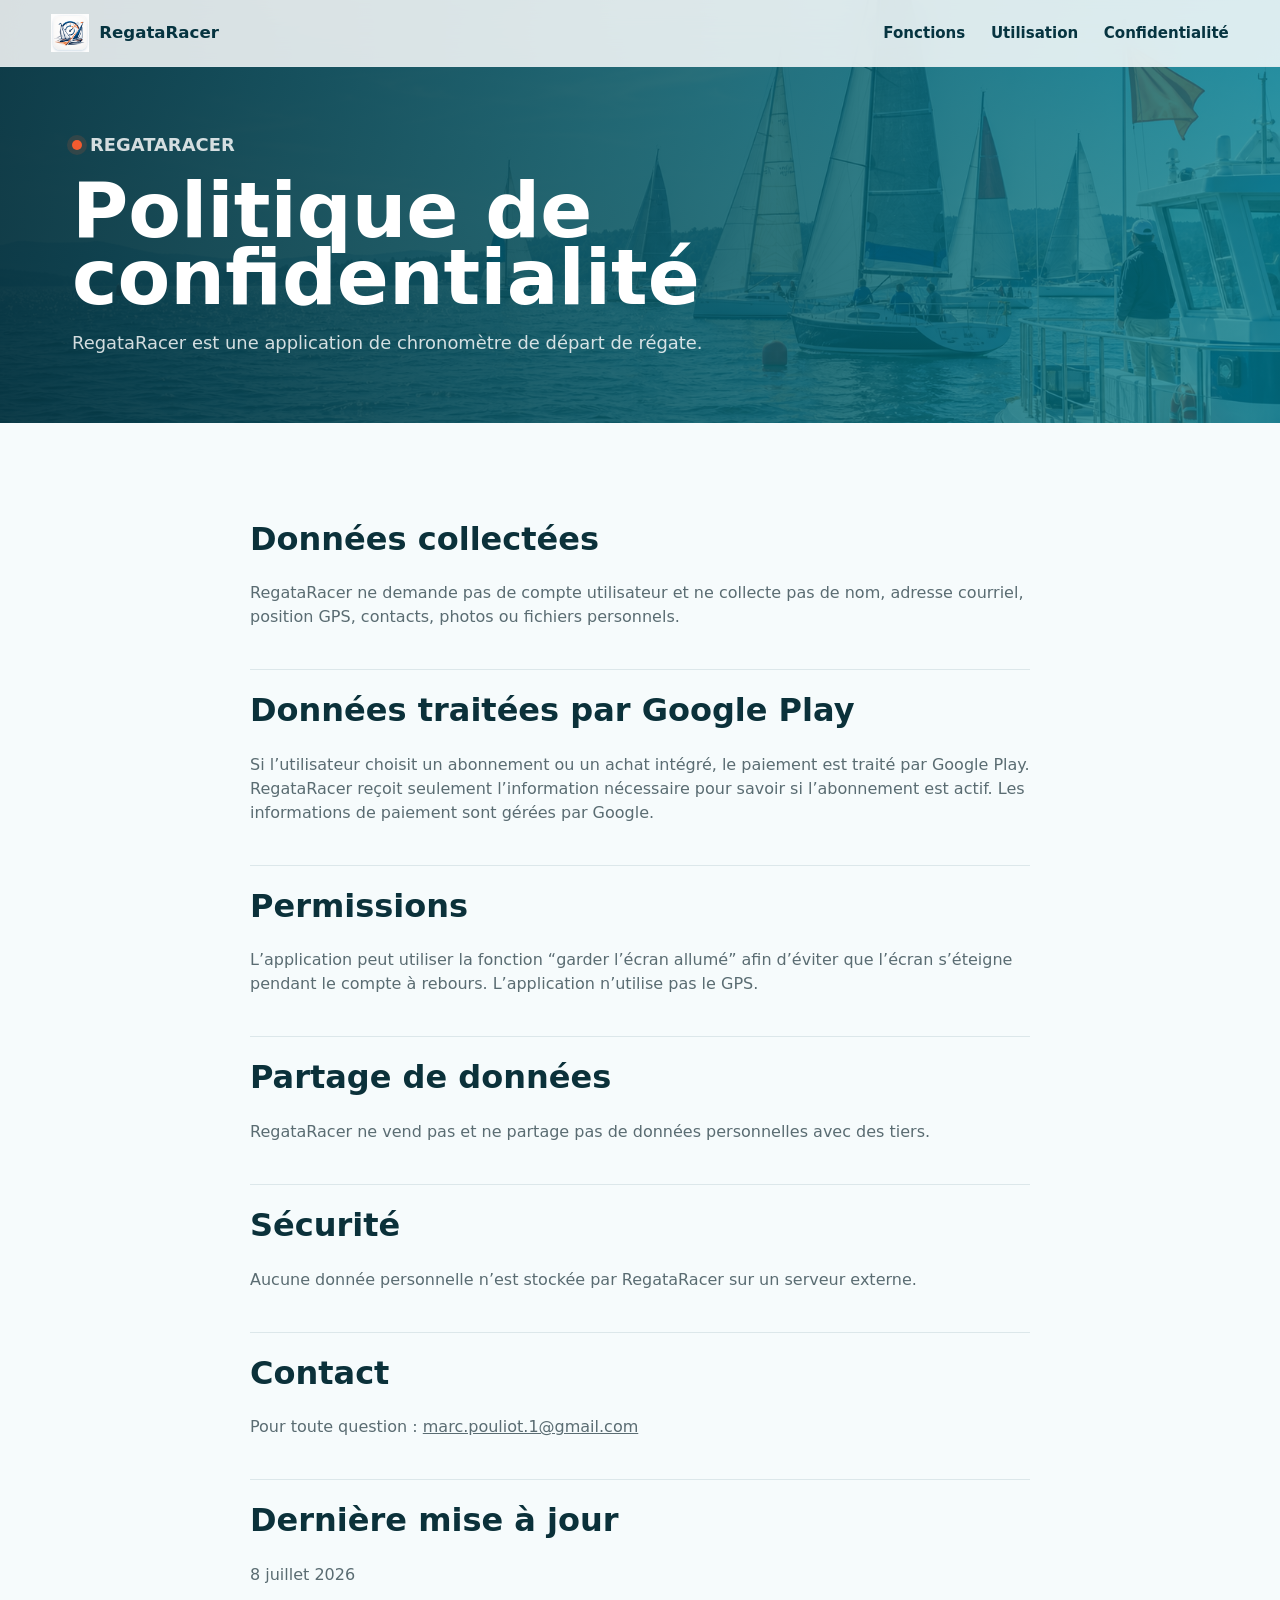
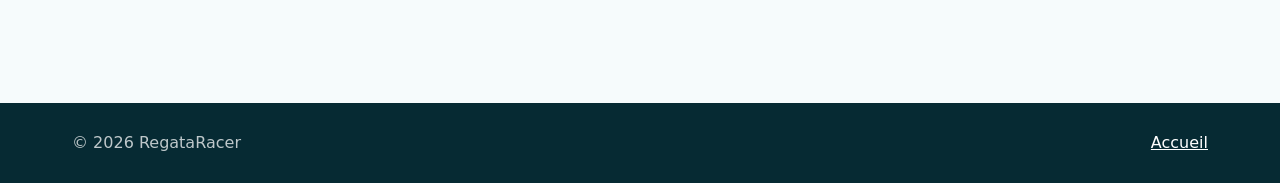
==== privacy.html @ 17c541f7 "Create RegataRacer website" ====
<!doctype html>
<html lang="fr">
  <head>
    <meta charset="utf-8">
    <meta name="viewport" content="width=device-width, initial-scale=1">
    <title>Politique de confidentialité | RegataRacer</title>
    <meta name="description" content="Politique de confidentialité de RegataRacer, application de chronomètre de départ de régate.">
    <link rel="icon" href="assets/regataracer-icon.png" type="image/png">
    <link rel="stylesheet" href="styles.css">
  </head>
  <body>
    <header class="site-header">
      <a class="brand" href="index.html" aria-label="Accueil RegataRacer">
        <img src="assets/regataracer-icon.png" alt="">
        <span>RegataRacer</span>
      </a>
      <nav class="nav" aria-label="Navigation principale">
        <a href="index.html#fonctionnalites">Fonctions</a>
        <a href="index.html#utilisation">Utilisation</a>
        <a href="privacy.html">Confidentialité</a>
      </nav>
    </header>

    <main>
      <section class="privacy-hero">
        <p class="eyebrow">RegataRacer</p>
        <h1>Politique de confidentialité</h1>
        <p>RegataRacer est une application de chronomètre de départ de régate.</p>
      </section>

      <article class="privacy-body">
        <section>
          <h2>Données collectées</h2>
          <p>RegataRacer ne demande pas de compte utilisateur et ne collecte pas de nom, adresse courriel, position GPS, contacts, photos ou fichiers personnels.</p>
        </section>

        <section>
          <h2>Données traitées par Google Play</h2>
          <p>Si l’utilisateur choisit un abonnement ou un achat intégré, le paiement est traité par Google Play. RegataRacer reçoit seulement l’information nécessaire pour savoir si l’abonnement est actif. Les informations de paiement sont gérées par Google.</p>
        </section>

        <section>
          <h2>Permissions</h2>
          <p>L’application peut utiliser la fonction “garder l’écran allumé” afin d’éviter que l’écran s’éteigne pendant le compte à rebours. L’application n’utilise pas le GPS.</p>
        </section>

        <section>
          <h2>Partage de données</h2>
          <p>RegataRacer ne vend pas et ne partage pas de données personnelles avec des tiers.</p>
        </section>

        <section>
          <h2>Sécurité</h2>
          <p>Aucune donnée personnelle n’est stockée par RegataRacer sur un serveur externe.</p>
        </section>

        <section>
          <h2>Contact</h2>
          <p>Pour toute question : <a href="mailto:marc.pouliot.1@gmail.com">marc.pouliot.1@gmail.com</a></p>
        </section>

        <section>
          <h2>Dernière mise à jour</h2>
          <p>8 juillet 2026</p>
        </section>
      </article>
    </main>

    <footer class="site-footer">
      <span>© 2026 RegataRacer</span>
      <a href="index.html">Accueil</a>
    </footer>
  </body>
</html>
---- styles.css ----
:root {
  --ink: #10272d;
  --muted: #5a6c72;
  --line: #dce7ea;
  --water: #007c89;
  --water-deep: #063440;
  --foam: #f6fbfc;
  --signal: #f35b2f;
  --sun: #ffd166;
  --white: #ffffff;
  --shadow: 0 18px 50px rgba(4, 32, 39, 0.16);
}

* {
  box-sizing: border-box;
}

html {
  scroll-behavior: smooth;
}

body {
  margin: 0;
  color: var(--ink);
  background: var(--foam);
  font-family: Inter, ui-sans-serif, system-ui, -apple-system, BlinkMacSystemFont, "Segoe UI", sans-serif;
  line-height: 1.5;
}

a {
  color: inherit;
}

.site-header {
  position: fixed;
  z-index: 10;
  top: 0;
  left: 0;
  right: 0;
  display: flex;
  align-items: center;
  justify-content: space-between;
  gap: 24px;
  padding: 14px clamp(18px, 4vw, 56px);
  background: rgba(255, 255, 255, 0.84);
  border-bottom: 1px solid rgba(220, 231, 234, 0.72);
  backdrop-filter: blur(18px);
}

.brand {
  display: inline-flex;
  align-items: center;
  gap: 10px;
  color: var(--water-deep);
  font-size: 1.04rem;
  font-weight: 800;
  text-decoration: none;
}

.brand img {
  width: 38px;
  height: 38px;
}

.nav {
  display: flex;
  align-items: center;
  gap: clamp(12px, 2vw, 28px);
  color: var(--water-deep);
  font-size: 0.94rem;
  font-weight: 650;
}

.nav a {
  text-decoration: none;
}

.nav a:hover {
  color: var(--water);
}

.hero {
  min-height: 88svh;
  display: grid;
  align-items: center;
  padding: 108px clamp(20px, 6vw, 72px) 52px;
  background:
    linear-gradient(90deg, rgba(246, 251, 252, 0.96) 0%, rgba(246, 251, 252, 0.84) 33%, rgba(246, 251, 252, 0.16) 68%),
    url("assets/regataracer-hero.png") center / cover no-repeat;
}

.hero-inner {
  max-width: min(680px, 100%);
  min-width: 0;
}

.eyebrow {
  display: inline-flex;
  align-items: center;
  gap: 8px;
  margin: 0 0 18px;
  color: var(--water-deep);
  font-size: 0.82rem;
  font-weight: 800;
  letter-spacing: 0;
  text-transform: uppercase;
}

.eyebrow::before {
  content: "";
  width: 10px;
  height: 10px;
  border-radius: 50%;
  background: var(--signal);
  box-shadow: 0 0 0 5px rgba(243, 91, 47, 0.14);
}

h1,
h2,
h3,
p {
  margin-top: 0;
}

h1 {
  max-width: 11ch;
  margin-bottom: 18px;
  color: #082a33;
  font-size: clamp(3.6rem, 10vw, 7.8rem);
  line-height: 0.88;
  letter-spacing: 0;
}

.lead {
  max-width: 58ch;
  color: #294a52;
  font-size: clamp(1.08rem, 2vw, 1.36rem);
}

.hero-actions,
.section-actions {
  display: flex;
  flex-wrap: wrap;
  gap: 12px;
  margin-top: 28px;
}

.button {
  display: inline-flex;
  min-height: 46px;
  align-items: center;
  justify-content: center;
  gap: 9px;
  padding: 12px 18px;
  border: 1px solid var(--water-deep);
  border-radius: 8px;
  color: var(--water-deep);
  background: rgba(255, 255, 255, 0.74);
  font-weight: 800;
  text-decoration: none;
}

.button.primary {
  border-color: var(--signal);
  color: #fff;
  background: var(--signal);
}

.button:hover {
  transform: translateY(-1px);
}

main {
  background: var(--foam);
}

.section {
  padding: clamp(48px, 8vw, 92px) clamp(20px, 6vw, 72px);
}

.section.alt {
  background: #ffffff;
}

.section-header {
  max-width: 760px;
  margin-bottom: 30px;
}

h2 {
  color: #0b313a;
  font-size: clamp(2rem, 4vw, 3.4rem);
  line-height: 1;
  letter-spacing: 0;
}

.section-header p,
.privacy-body p,
.step p,
.feature p {
  color: var(--muted);
}

.feature-grid,
.steps-grid {
  display: grid;
  grid-template-columns: repeat(3, minmax(0, 1fr));
  gap: 16px;
}

.feature,
.step {
  min-height: 220px;
  padding: 24px;
  border: 1px solid var(--line);
  border-radius: 8px;
  background: #fff;
  box-shadow: 0 10px 28px rgba(7, 52, 64, 0.06);
}

.icon {
  width: 46px;
  height: 46px;
  display: inline-grid;
  place-items: center;
  margin-bottom: 18px;
  border-radius: 8px;
  color: var(--water-deep);
  background: #e8f7f9;
}

.icon svg {
  width: 24px;
  height: 24px;
  stroke-width: 2.2;
}

h3 {
  margin-bottom: 10px;
  color: #123941;
  font-size: 1.12rem;
}

.app-panel {
  display: grid;
  grid-template-columns: minmax(0, 0.9fr) minmax(320px, 1.1fr);
  gap: clamp(24px, 5vw, 62px);
  align-items: center;
}

.phone {
  width: min(100%, 360px);
  margin: 0 auto;
  padding: 16px;
  border: 10px solid #0b2730;
  border-radius: 34px;
  background: #061d24;
  box-shadow: var(--shadow);
}

.screen {
  overflow: hidden;
  min-height: 610px;
  padding: 24px;
  border-radius: 24px;
  color: #fff;
  background:
    linear-gradient(180deg, rgba(7, 86, 99, 0.74), rgba(5, 31, 39, 0.96)),
    url("assets/regataracer-hero.png") center / cover no-repeat;
}

.statusbar {
  display: flex;
  justify-content: space-between;
  color: rgba(255, 255, 255, 0.72);
  font-size: 0.78rem;
  font-weight: 800;
}

.countdown {
  margin: 58px 0 18px;
  font-size: clamp(4.8rem, 20vw, 6.7rem);
  font-weight: 900;
  line-height: 0.9;
  letter-spacing: 0;
}

.sequence {
  display: grid;
  grid-template-columns: repeat(3, 1fr);
  gap: 8px;
  margin: 30px 0;
}

.sequence span {
  min-height: 54px;
  display: grid;
  place-items: center;
  border: 1px solid rgba(255, 255, 255, 0.22);
  border-radius: 8px;
  color: rgba(255, 255, 255, 0.86);
  background: rgba(255, 255, 255, 0.11);
  font-weight: 800;
}

.sequence span.active {
  color: #052029;
  background: var(--sun);
}

.screen-button {
  width: 100%;
  min-height: 56px;
  border: 0;
  border-radius: 8px;
  color: #fff;
  background: var(--signal);
  font-size: 1rem;
  font-weight: 900;
}

.instructions {
  display: grid;
  gap: 14px;
}

.step {
  min-height: auto;
}

.step-number {
  width: 34px;
  height: 34px;
  display: inline-grid;
  place-items: center;
  margin-bottom: 14px;
  border-radius: 50%;
  color: #fff;
  background: var(--water);
  font-weight: 900;
}

.privacy-hero {
  padding: 132px clamp(20px, 6vw, 72px) 48px;
  background:
    linear-gradient(90deg, rgba(6, 52, 64, 0.95), rgba(0, 124, 137, 0.74)),
    url("assets/regataracer-hero.png") center / cover no-repeat;
  color: #fff;
}

.privacy-hero h1 {
  max-width: 780px;
  color: #fff;
  font-size: clamp(2.6rem, 6vw, 5.8rem);
}

.privacy-hero p {
  max-width: 720px;
  color: rgba(255, 255, 255, 0.82);
  font-size: 1.12rem;
}

.privacy-body {
  max-width: 860px;
  margin: 0 auto;
  padding: clamp(42px, 7vw, 76px) clamp(20px, 6vw, 40px);
}

.privacy-body section {
  padding: 24px 0;
  border-bottom: 1px solid var(--line);
}

.privacy-body section:last-child {
  border-bottom: 0;
}

.privacy-body h2 {
  font-size: clamp(1.45rem, 3vw, 2rem);
}

.site-footer {
  display: flex;
  flex-wrap: wrap;
  align-items: center;
  justify-content: space-between;
  gap: 16px;
  padding: 28px clamp(20px, 6vw, 72px);
  color: rgba(255, 255, 255, 0.74);
  background: #062a33;
}

.site-footer a {
  color: #fff;
}

@media (max-width: 860px) {
  .site-header {
    position: sticky;
    flex-wrap: wrap;
  }

  .nav {
    width: 100%;
    justify-content: space-between;
    gap: 10px;
    font-size: 0.86rem;
  }

  .hero {
    min-height: 82svh;
    background:
      linear-gradient(180deg, rgba(246, 251, 252, 0.96), rgba(246, 251, 252, 0.76) 54%, rgba(246, 251, 252, 0.28)),
      url("assets/regataracer-hero.png") 58% center / cover no-repeat;
  }

  .feature-grid,
  .steps-grid,
  .app-panel {
    grid-template-columns: 1fr;
  }

  .phone {
    width: min(100%, 330px);
  }

  .screen {
    min-height: 540px;
  }
}

@media (max-width: 520px) {
  .nav a {
    max-width: 9.4rem;
  }

  .button {
    width: 100%;
  }

  h1 {
    font-size: clamp(2.7rem, 14vw, 4.8rem);
  }
}
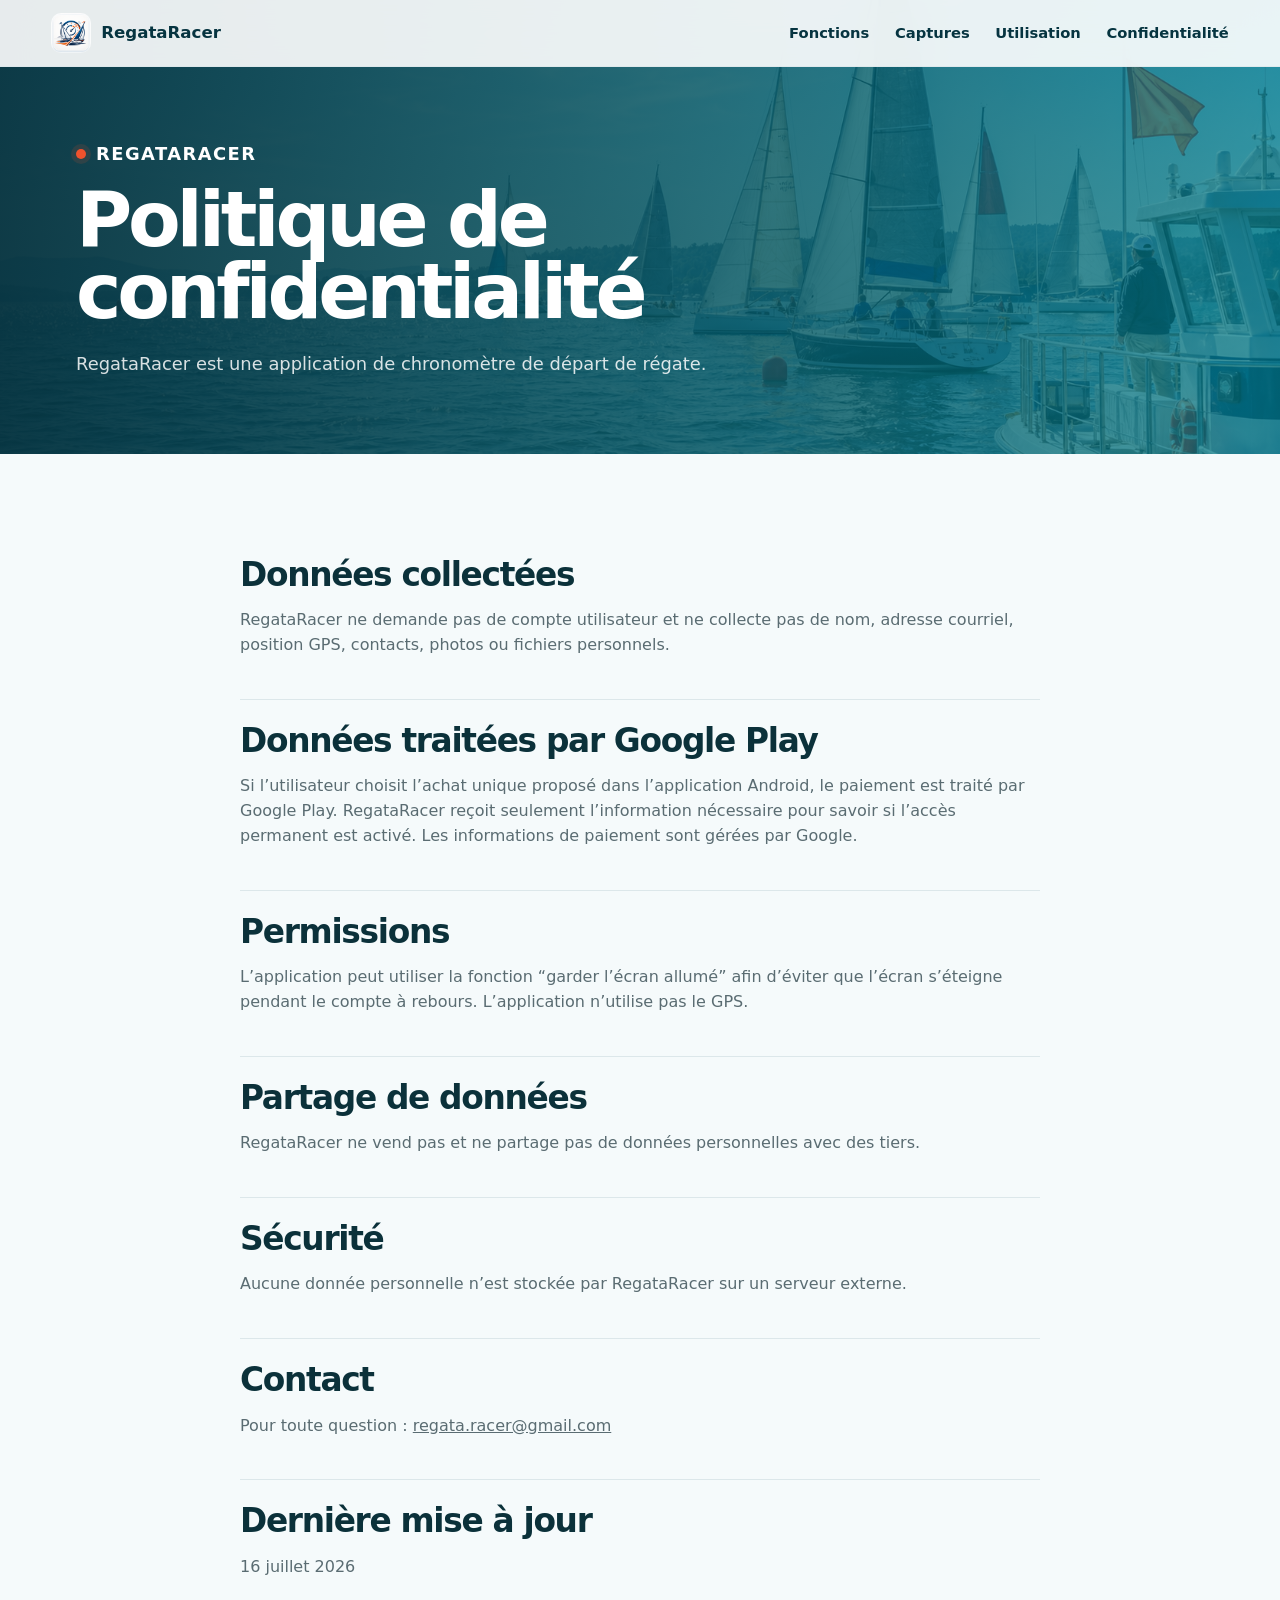
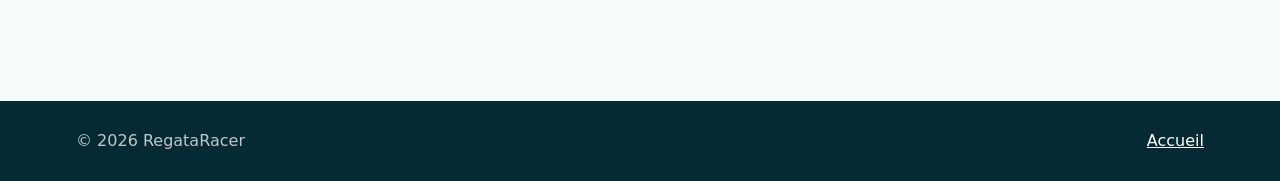
==== commit 209b97e8: "Mettre à jour le site avec la version actuelle de RegataRacer" ====
--- a/privacy.html
+++ b/privacy.html
@@ -16,6 +16,7 @@
       </a>
       <nav class="nav" aria-label="Navigation principale">
         <a href="index.html#fonctionnalites">Fonctions</a>
+        <a href="index.html#captures">Captures</a>
         <a href="index.html#utilisation">Utilisation</a>
         <a href="privacy.html">Confidentialité</a>
       </nav>
@@ -36,7 +37,7 @@
 
         <section>
           <h2>Données traitées par Google Play</h2>
-          <p>Si l’utilisateur choisit un abonnement ou un achat intégré, le paiement est traité par Google Play. RegataRacer reçoit seulement l’information nécessaire pour savoir si l’abonnement est actif. Les informations de paiement sont gérées par Google.</p>
+          <p>Si l’utilisateur choisit l’achat unique proposé dans l’application Android, le paiement est traité par Google Play. RegataRacer reçoit seulement l’information nécessaire pour savoir si l’accès permanent est activé. Les informations de paiement sont gérées par Google.</p>
         </section>
 
         <section>
@@ -56,12 +57,12 @@
 
         <section>
           <h2>Contact</h2>
-          <p>Pour toute question : <a href="mailto:marc.pouliot.1@gmail.com">marc.pouliot.1@gmail.com</a></p>
+          <p>Pour toute question : <a href="mailto:regata.racer@gmail.com">regata.racer@gmail.com</a></p>
         </section>
 
         <section>
           <h2>Dernière mise à jour</h2>
-          <p>8 juillet 2026</p>
+          <p>16 juillet 2026</p>
         </section>
       </article>
     </main>
--- a/styles.css
+++ b/styles.css
@@ -2,10 +2,12 @@
   --ink: #10272d;
   --muted: #5a6c72;
   --line: #dce7ea;
-  --water: #007c89;
+  --water: #087d8c;
   --water-deep: #063440;
-  --foam: #f6fbfc;
-  --signal: #f35b2f;
+  --navy: #08111f;
+  --navy-soft: #13243a;
+  --foam: #f5fafb;
+  --signal: #f0522d;
   --sun: #ffd166;
   --white: #ffffff;
   --shadow: 0 18px 50px rgba(4, 32, 39, 0.16);
@@ -17,6 +19,7 @@
 
 html {
   scroll-behavior: smooth;
+  scroll-padding-top: 86px;
 }
 
 body {
@@ -24,26 +27,45 @@
   color: var(--ink);
   background: var(--foam);
   font-family: Inter, ui-sans-serif, system-ui, -apple-system, BlinkMacSystemFont, "Segoe UI", sans-serif;
-  line-height: 1.5;
+  line-height: 1.55;
+}
+
+img {
+  display: block;
+  max-width: 100%;
 }
 
 a {
   color: inherit;
 }
 
+h1,
+h2,
+h3,
+p,
+figure {
+  margin-top: 0;
+}
+
+h1,
+h2,
+h3 {
+  text-wrap: balance;
+}
+
 .site-header {
   position: fixed;
-  z-index: 10;
+  z-index: 20;
   top: 0;
+  right: 0;
   left: 0;
-  right: 0;
   display: flex;
   align-items: center;
   justify-content: space-between;
   gap: 24px;
-  padding: 14px clamp(18px, 4vw, 56px);
-  background: rgba(255, 255, 255, 0.84);
+  padding: 13px clamp(18px, 4vw, 58px);
   border-bottom: 1px solid rgba(220, 231, 234, 0.72);
+  background: rgba(255, 255, 255, 0.9);
   backdrop-filter: blur(18px);
 }
 
@@ -53,13 +75,14 @@
   gap: 10px;
   color: var(--water-deep);
   font-size: 1.04rem;
-  font-weight: 800;
+  font-weight: 850;
   text-decoration: none;
 }
 
 .brand img {
-  width: 38px;
-  height: 38px;
+  width: 40px;
+  height: 40px;
+  border-radius: 10px;
 }
 
 .nav {
@@ -67,74 +90,87 @@
   align-items: center;
   gap: clamp(12px, 2vw, 28px);
   color: var(--water-deep);
-  font-size: 0.94rem;
-  font-weight: 650;
+  font-size: 0.92rem;
+  font-weight: 700;
 }
 
 .nav a {
   text-decoration: none;
 }
 
-.nav a:hover {
+.nav a:hover,
+.nav a:focus-visible {
   color: var(--water);
 }
 
 .hero {
-  min-height: 88svh;
+  min-height: 92svh;
   display: grid;
   align-items: center;
-  padding: 108px clamp(20px, 6vw, 72px) 52px;
+  padding: 112px clamp(20px, 6vw, 76px) 58px;
   background:
-    linear-gradient(90deg, rgba(246, 251, 252, 0.96) 0%, rgba(246, 251, 252, 0.84) 33%, rgba(246, 251, 252, 0.16) 68%),
+    linear-gradient(90deg, rgba(245, 250, 251, 0.98) 0%, rgba(245, 250, 251, 0.9) 38%, rgba(245, 250, 251, 0.14) 72%),
     url("assets/regataracer-hero.png") center / cover no-repeat;
 }
 
 .hero-inner {
-  max-width: min(680px, 100%);
-  min-width: 0;
-}
-
-.eyebrow {
-  display: inline-flex;
-  align-items: center;
-  gap: 8px;
-  margin: 0 0 18px;
+  max-width: 720px;
+}
+
+.eyebrow,
+.section-kicker {
+  display: flex;
+  align-items: center;
+  gap: 10px;
+  margin-bottom: 16px;
   color: var(--water-deep);
-  font-size: 0.82rem;
-  font-weight: 800;
-  letter-spacing: 0;
+  font-size: 0.78rem;
+  font-weight: 850;
+  letter-spacing: 0.08em;
   text-transform: uppercase;
 }
 
-.eyebrow::before {
+.eyebrow::before,
+.section-kicker::before {
   content: "";
   width: 10px;
   height: 10px;
+  flex: 0 0 auto;
   border-radius: 50%;
   background: var(--signal);
-  box-shadow: 0 0 0 5px rgba(243, 91, 47, 0.14);
-}
-
-h1,
-h2,
-h3,
-p {
-  margin-top: 0;
+  box-shadow: 0 0 0 5px rgba(240, 82, 45, 0.13);
 }
 
 h1 {
   max-width: 11ch;
-  margin-bottom: 18px;
+  margin-bottom: 22px;
   color: #082a33;
-  font-size: clamp(3.6rem, 10vw, 7.8rem);
-  line-height: 0.88;
-  letter-spacing: 0;
+  font-size: clamp(3.35rem, 8vw, 7rem);
+  line-height: 0.94;
+  letter-spacing: -0.055em;
 }
 
 .lead {
-  max-width: 58ch;
+  max-width: 62ch;
   color: #294a52;
-  font-size: clamp(1.08rem, 2vw, 1.36rem);
+  font-size: clamp(1.08rem, 2vw, 1.35rem);
+}
+
+.hero-points {
+  display: flex;
+  flex-wrap: wrap;
+  gap: 10px;
+  margin-top: 24px;
+}
+
+.hero-points span {
+  padding: 8px 12px;
+  border: 1px solid rgba(6, 52, 64, 0.18);
+  border-radius: 999px;
+  color: var(--water-deep);
+  background: rgba(255, 255, 255, 0.72);
+  font-size: 0.86rem;
+  font-weight: 800;
 }
 
 .hero-actions,
@@ -142,22 +178,24 @@
   display: flex;
   flex-wrap: wrap;
   gap: 12px;
-  margin-top: 28px;
+  margin-top: 30px;
 }
 
 .button {
+  min-height: 48px;
   display: inline-flex;
-  min-height: 46px;
   align-items: center;
   justify-content: center;
   gap: 9px;
-  padding: 12px 18px;
+  padding: 12px 19px;
   border: 1px solid var(--water-deep);
-  border-radius: 8px;
+  border-radius: 10px;
   color: var(--water-deep);
-  background: rgba(255, 255, 255, 0.74);
-  font-weight: 800;
+  background: rgba(255, 255, 255, 0.8);
+  font-weight: 850;
+  text-align: center;
   text-decoration: none;
+  transition: transform 150ms ease, box-shadow 150ms ease;
 }
 
 .button.primary {
@@ -166,8 +204,10 @@
   background: var(--signal);
 }
 
-.button:hover {
-  transform: translateY(-1px);
+.button:hover,
+.button:focus-visible {
+  transform: translateY(-2px);
+  box-shadow: 0 10px 24px rgba(6, 52, 64, 0.14);
 }
 
 main {
@@ -175,34 +215,45 @@
 }
 
 .section {
-  padding: clamp(48px, 8vw, 92px) clamp(20px, 6vw, 72px);
+  padding: clamp(54px, 8vw, 100px) clamp(20px, 6vw, 76px);
 }
 
 .section.alt {
-  background: #ffffff;
+  background: #fff;
 }
 
 .section-header {
-  max-width: 760px;
-  margin-bottom: 30px;
+  max-width: 810px;
+  margin-bottom: 36px;
+}
+
+.section-header.centered {
+  margin-right: auto;
+  margin-left: auto;
+  text-align: center;
+}
+
+.section-header.centered .section-kicker {
+  justify-content: center;
 }
 
 h2 {
+  margin-bottom: 16px;
   color: #0b313a;
-  font-size: clamp(2rem, 4vw, 3.4rem);
-  line-height: 1;
-  letter-spacing: 0;
-}
-
-.section-header p,
+  font-size: clamp(2.1rem, 4.5vw, 3.8rem);
+  line-height: 1.02;
+  letter-spacing: -0.04em;
+}
+
+.section-header p:last-child,
 .privacy-body p,
 .step p,
-.feature p {
+.feature p,
+.contact-section p {
   color: var(--muted);
 }
 
-.feature-grid,
-.steps-grid {
+.feature-grid {
   display: grid;
   grid-template-columns: repeat(3, minmax(0, 1fr));
   gap: 16px;
@@ -210,29 +261,34 @@
 
 .feature,
 .step {
-  min-height: 220px;
-  padding: 24px;
+  padding: 25px;
   border: 1px solid var(--line);
-  border-radius: 8px;
+  border-radius: 14px;
   background: #fff;
-  box-shadow: 0 10px 28px rgba(7, 52, 64, 0.06);
+  box-shadow: 0 10px 28px rgba(7, 52, 64, 0.055);
+}
+
+.feature {
+  min-height: 232px;
 }
 
 .icon {
-  width: 46px;
-  height: 46px;
+  min-width: 54px;
+  height: 48px;
   display: inline-grid;
   place-items: center;
   margin-bottom: 18px;
-  border-radius: 8px;
+  padding: 0 9px;
+  border-radius: 10px;
   color: var(--water-deep);
   background: #e8f7f9;
-}
-
-.icon svg {
-  width: 24px;
-  height: 24px;
-  stroke-width: 2.2;
+  font-size: 0.76rem;
+  font-weight: 900;
+  font-variant-numeric: tabular-nums;
+}
+
+.icon-symbol {
+  font-size: 1.25rem;
 }
 
 h3 {
@@ -241,133 +297,189 @@
   font-size: 1.12rem;
 }
 
-.app-panel {
+.screenshots-section {
+  overflow: hidden;
+  color: #f4f7fb;
+  background:
+    radial-gradient(circle at 50% 0%, #1a4269, transparent 45%),
+    var(--navy);
+}
+
+.screenshots-section h2,
+.screenshots-section .section-kicker {
+  color: #fff;
+}
+
+.screenshots-section .section-header p:last-child {
+  color: #b9c5d5;
+}
+
+.screenshot-grid {
+  max-width: 1180px;
   display: grid;
-  grid-template-columns: minmax(0, 0.9fr) minmax(320px, 1.1fr);
-  gap: clamp(24px, 5vw, 62px);
-  align-items: center;
-}
-
-.phone {
-  width: min(100%, 360px);
+  grid-template-columns: repeat(3, minmax(0, 1fr));
+  gap: clamp(16px, 3vw, 30px);
+  align-items: start;
   margin: 0 auto;
-  padding: 16px;
-  border: 10px solid #0b2730;
-  border-radius: 34px;
-  background: #061d24;
-  box-shadow: var(--shadow);
-}
-
-.screen {
+}
+
+.screenshot-card {
   overflow: hidden;
-  min-height: 610px;
-  padding: 24px;
+  margin-bottom: 0;
+  border: 1px solid #294463;
   border-radius: 24px;
-  color: #fff;
-  background:
-    linear-gradient(180deg, rgba(7, 86, 99, 0.74), rgba(5, 31, 39, 0.96)),
-    url("assets/regataracer-hero.png") center / cover no-repeat;
-}
-
-.statusbar {
-  display: flex;
-  justify-content: space-between;
-  color: rgba(255, 255, 255, 0.72);
-  font-size: 0.78rem;
-  font-weight: 800;
-}
-
-.countdown {
-  margin: 58px 0 18px;
-  font-size: clamp(4.8rem, 20vw, 6.7rem);
-  font-weight: 900;
-  line-height: 0.9;
-  letter-spacing: 0;
-}
-
-.sequence {
+  background: var(--navy-soft);
+  box-shadow: 0 28px 70px rgba(0, 0, 0, 0.28);
+}
+
+.screenshot-card img {
+  width: 100%;
+  aspect-ratio: 5 / 8;
+  object-fit: cover;
+  object-position: top;
+  background: #050a11;
+}
+
+.screenshot-card figcaption {
+  padding: 19px;
+  color: #b8c5d6;
+  font-size: 0.94rem;
+}
+
+.screenshot-card figcaption strong {
+  display: block;
+  margin-bottom: 4px;
+  color: #fff;
+}
+
+.featured-shot {
+  transform: translateY(-16px);
+  border-color: rgba(47, 128, 237, 0.8);
+}
+
+.steps-grid {
   display: grid;
-  grid-template-columns: repeat(3, 1fr);
-  gap: 8px;
-  margin: 30px 0;
-}
-
-.sequence span {
-  min-height: 54px;
-  display: grid;
-  place-items: center;
-  border: 1px solid rgba(255, 255, 255, 0.22);
-  border-radius: 8px;
-  color: rgba(255, 255, 255, 0.86);
-  background: rgba(255, 255, 255, 0.11);
-  font-weight: 800;
-}
-
-.sequence span.active {
-  color: #052029;
-  background: var(--sun);
-}
-
-.screen-button {
-  width: 100%;
-  min-height: 56px;
-  border: 0;
-  border-radius: 8px;
-  color: #fff;
-  background: var(--signal);
-  font-size: 1rem;
-  font-weight: 900;
-}
-
-.instructions {
-  display: grid;
-  gap: 14px;
+  grid-template-columns: repeat(4, minmax(0, 1fr));
+  gap: 15px;
 }
 
 .step {
-  min-height: auto;
+  min-height: 240px;
 }
 
 .step-number {
-  width: 34px;
-  height: 34px;
+  width: 36px;
+  height: 36px;
   display: inline-grid;
   place-items: center;
-  margin-bottom: 14px;
+  margin-bottom: 16px;
   border-radius: 50%;
   color: #fff;
   background: var(--water);
   font-weight: 900;
 }
 
+.access-section {
+  color: #fff;
+  background:
+    linear-gradient(110deg, rgba(6, 52, 64, 0.97), rgba(8, 125, 140, 0.9)),
+    url("assets/regataracer-hero.png") center / cover no-repeat;
+}
+
+.access-panel {
+  max-width: 1150px;
+  display: grid;
+  grid-template-columns: minmax(0, 1.5fr) minmax(260px, 0.7fr);
+  gap: 40px;
+  align-items: center;
+  margin: 0 auto;
+}
+
+.access-section h2 {
+  max-width: 760px;
+  color: #fff;
+}
+
+.access-section p {
+  max-width: 720px;
+  color: rgba(255, 255, 255, 0.82);
+}
+
+.section-kicker.light {
+  color: #fff;
+}
+
+.access-card {
+  display: grid;
+  gap: 6px;
+  padding: 28px;
+  border: 1px solid rgba(255, 255, 255, 0.25);
+  border-radius: 18px;
+  background: rgba(4, 28, 35, 0.46);
+  box-shadow: var(--shadow);
+}
+
+.access-card strong {
+  font-size: 1.4rem;
+}
+
+.access-card span {
+  color: var(--sun);
+  font-weight: 800;
+}
+
+.access-card small {
+  color: rgba(255, 255, 255, 0.72);
+}
+
+.contact-section {
+  display: flex;
+  align-items: center;
+  justify-content: space-between;
+  gap: 34px;
+  background: #fff;
+}
+
+.contact-section > div {
+  max-width: 740px;
+}
+
+.contact-section h2 {
+  margin-bottom: 12px;
+}
+
 .privacy-hero {
-  padding: 132px clamp(20px, 6vw, 72px) 48px;
+  padding: 140px clamp(20px, 6vw, 76px) 58px;
+  color: #fff;
   background:
-    linear-gradient(90deg, rgba(6, 52, 64, 0.95), rgba(0, 124, 137, 0.74)),
+    linear-gradient(90deg, rgba(6, 52, 64, 0.96), rgba(0, 124, 137, 0.72)),
     url("assets/regataracer-hero.png") center / cover no-repeat;
-  color: #fff;
 }
 
 .privacy-hero h1 {
-  max-width: 780px;
-  color: #fff;
-  font-size: clamp(2.6rem, 6vw, 5.8rem);
+  max-width: 820px;
+  color: #fff;
+  font-size: clamp(2.7rem, 6vw, 5.8rem);
 }
 
 .privacy-hero p {
   max-width: 720px;
-  color: rgba(255, 255, 255, 0.82);
+  color: rgba(255, 255, 255, 0.84);
   font-size: 1.12rem;
 }
 
+.privacy-hero .eyebrow {
+  color: #fff;
+}
+
 .privacy-body {
-  max-width: 860px;
+  max-width: 880px;
   margin: 0 auto;
-  padding: clamp(42px, 7vw, 76px) clamp(20px, 6vw, 40px);
+  padding: clamp(42px, 7vw, 80px) clamp(20px, 6vw, 40px);
 }
 
 .privacy-body section {
-  padding: 24px 0;
+  padding: 25px 0;
   border-bottom: 1px solid var(--line);
 }
 
@@ -376,7 +488,7 @@
 }
 
 .privacy-body h2 {
-  font-size: clamp(1.45rem, 3vw, 2rem);
+  font-size: clamp(1.45rem, 3vw, 2.05rem);
 }
 
 .site-footer {
@@ -384,8 +496,8 @@
   flex-wrap: wrap;
   align-items: center;
   justify-content: space-between;
-  gap: 16px;
-  padding: 28px clamp(20px, 6vw, 72px);
+  gap: 18px;
+  padding: 28px clamp(20px, 6vw, 76px);
   color: rgba(255, 255, 255, 0.74);
   background: #062a33;
 }
@@ -394,7 +506,27 @@
   color: #fff;
 }
 
-@media (max-width: 860px) {
+.footer-links {
+  display: flex;
+  flex-wrap: wrap;
+  gap: 20px;
+}
+
+@media (max-width: 960px) {
+  .feature-grid {
+    grid-template-columns: repeat(2, minmax(0, 1fr));
+  }
+
+  .steps-grid {
+    grid-template-columns: repeat(2, minmax(0, 1fr));
+  }
+}
+
+@media (max-width: 760px) {
+  html {
+    scroll-padding-top: 128px;
+  }
+
   .site-header {
     position: sticky;
     flex-wrap: wrap;
@@ -403,42 +535,70 @@
   .nav {
     width: 100%;
     justify-content: space-between;
-    gap: 10px;
-    font-size: 0.86rem;
+    gap: 9px;
+    overflow-x: auto;
+    font-size: 0.82rem;
+    white-space: nowrap;
   }
 
   .hero {
-    min-height: 82svh;
+    min-height: 80svh;
+    padding-top: 72px;
     background:
-      linear-gradient(180deg, rgba(246, 251, 252, 0.96), rgba(246, 251, 252, 0.76) 54%, rgba(246, 251, 252, 0.28)),
-      url("assets/regataracer-hero.png") 58% center / cover no-repeat;
+      linear-gradient(180deg, rgba(245, 250, 251, 0.97), rgba(245, 250, 251, 0.84) 60%, rgba(245, 250, 251, 0.24)),
+      url("assets/regataracer-hero.png") 60% center / cover no-repeat;
+  }
+
+  .screenshot-grid {
+    grid-template-columns: 1fr;
+  }
+
+  .screenshot-card {
+    max-width: 460px;
+    margin-right: auto;
+    margin-left: auto;
+  }
+
+  .featured-shot {
+    transform: none;
+  }
+
+  .access-panel {
+    grid-template-columns: 1fr;
+  }
+
+  .contact-section {
+    align-items: stretch;
+    flex-direction: column;
+  }
+}
+
+@media (max-width: 540px) {
+  h1 {
+    font-size: clamp(3rem, 15vw, 4.8rem);
   }
 
   .feature-grid,
-  .steps-grid,
-  .app-panel {
+  .steps-grid {
     grid-template-columns: 1fr;
   }
 
-  .phone {
-    width: min(100%, 330px);
-  }
-
-  .screen {
-    min-height: 540px;
-  }
-}
-
-@media (max-width: 520px) {
-  .nav a {
-    max-width: 9.4rem;
+  .feature,
+  .step {
+    min-height: auto;
   }
 
   .button {
     width: 100%;
   }
-
-  h1 {
-    font-size: clamp(2.7rem, 14vw, 4.8rem);
-  }
-}
+}
+
+@media (prefers-reduced-motion: reduce) {
+  html {
+    scroll-behavior: auto;
+  }
+
+  .button {
+    transition: none;
+  }
+}
